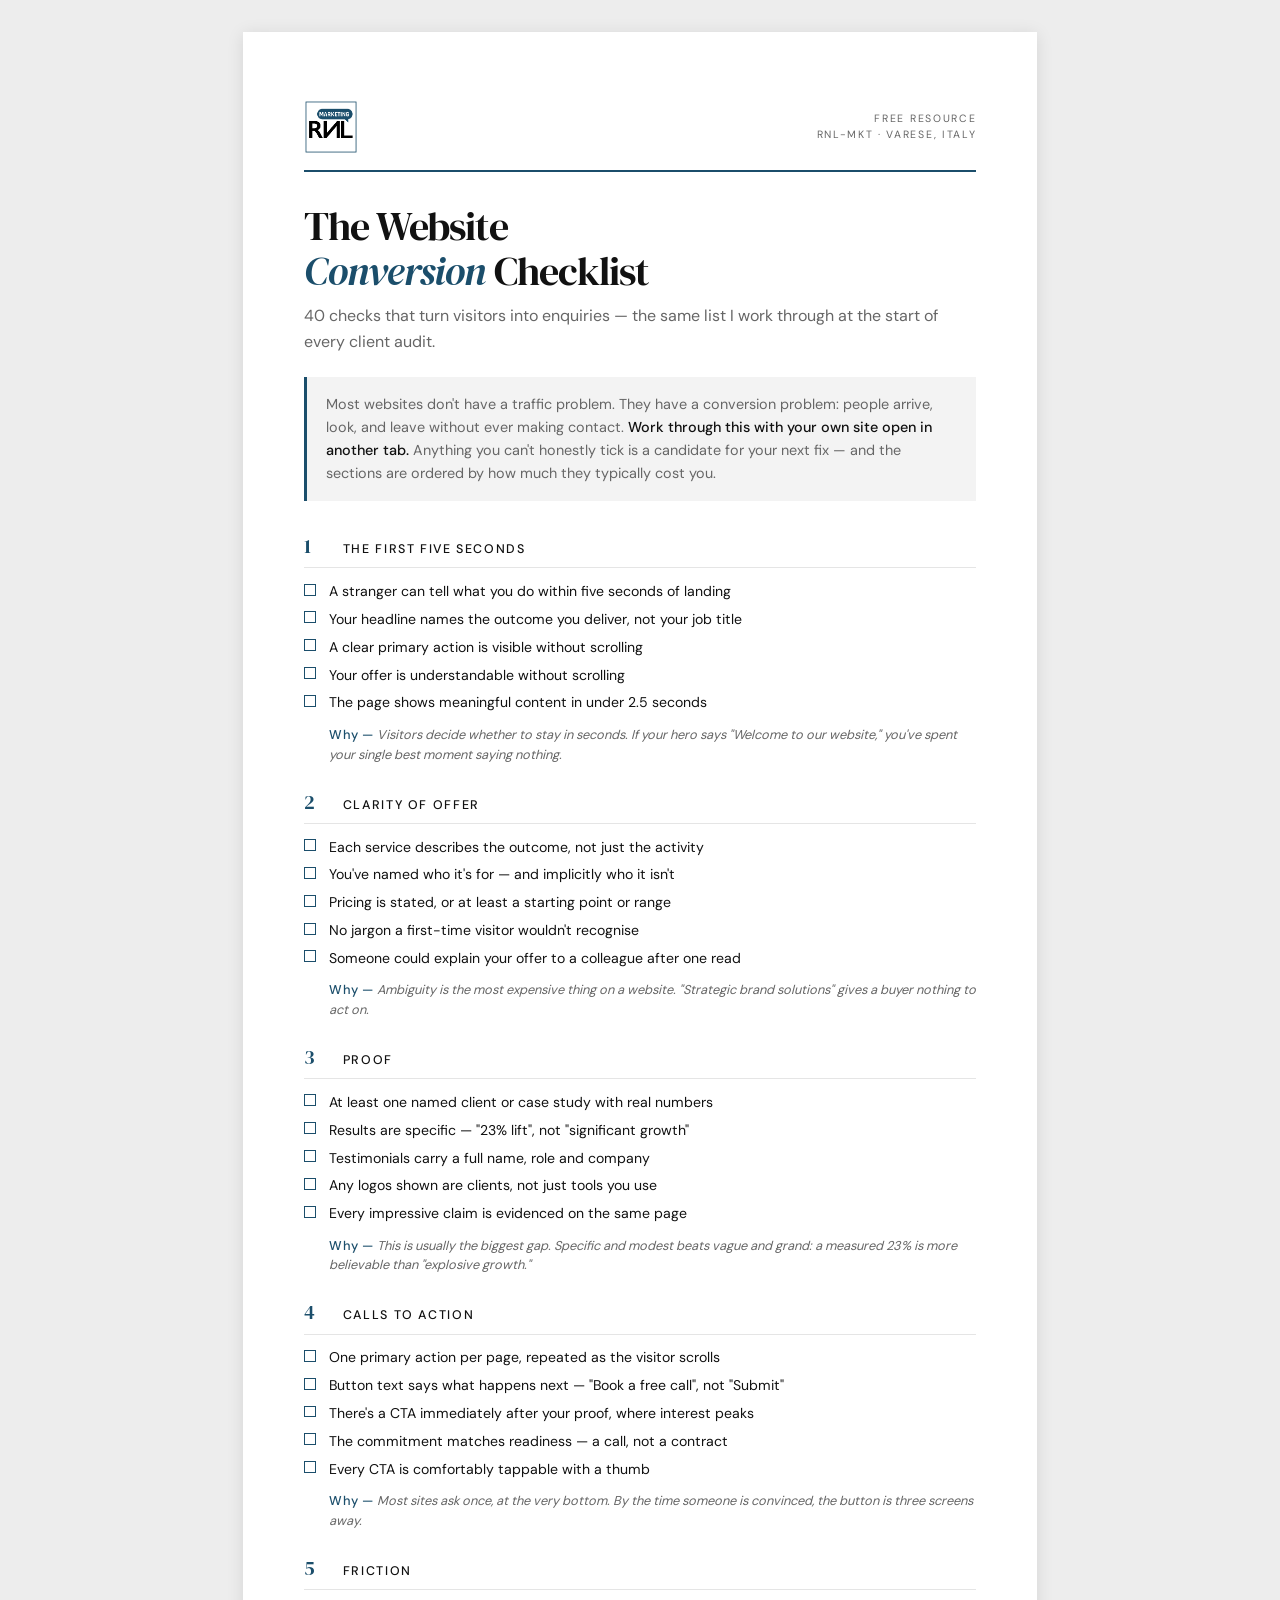
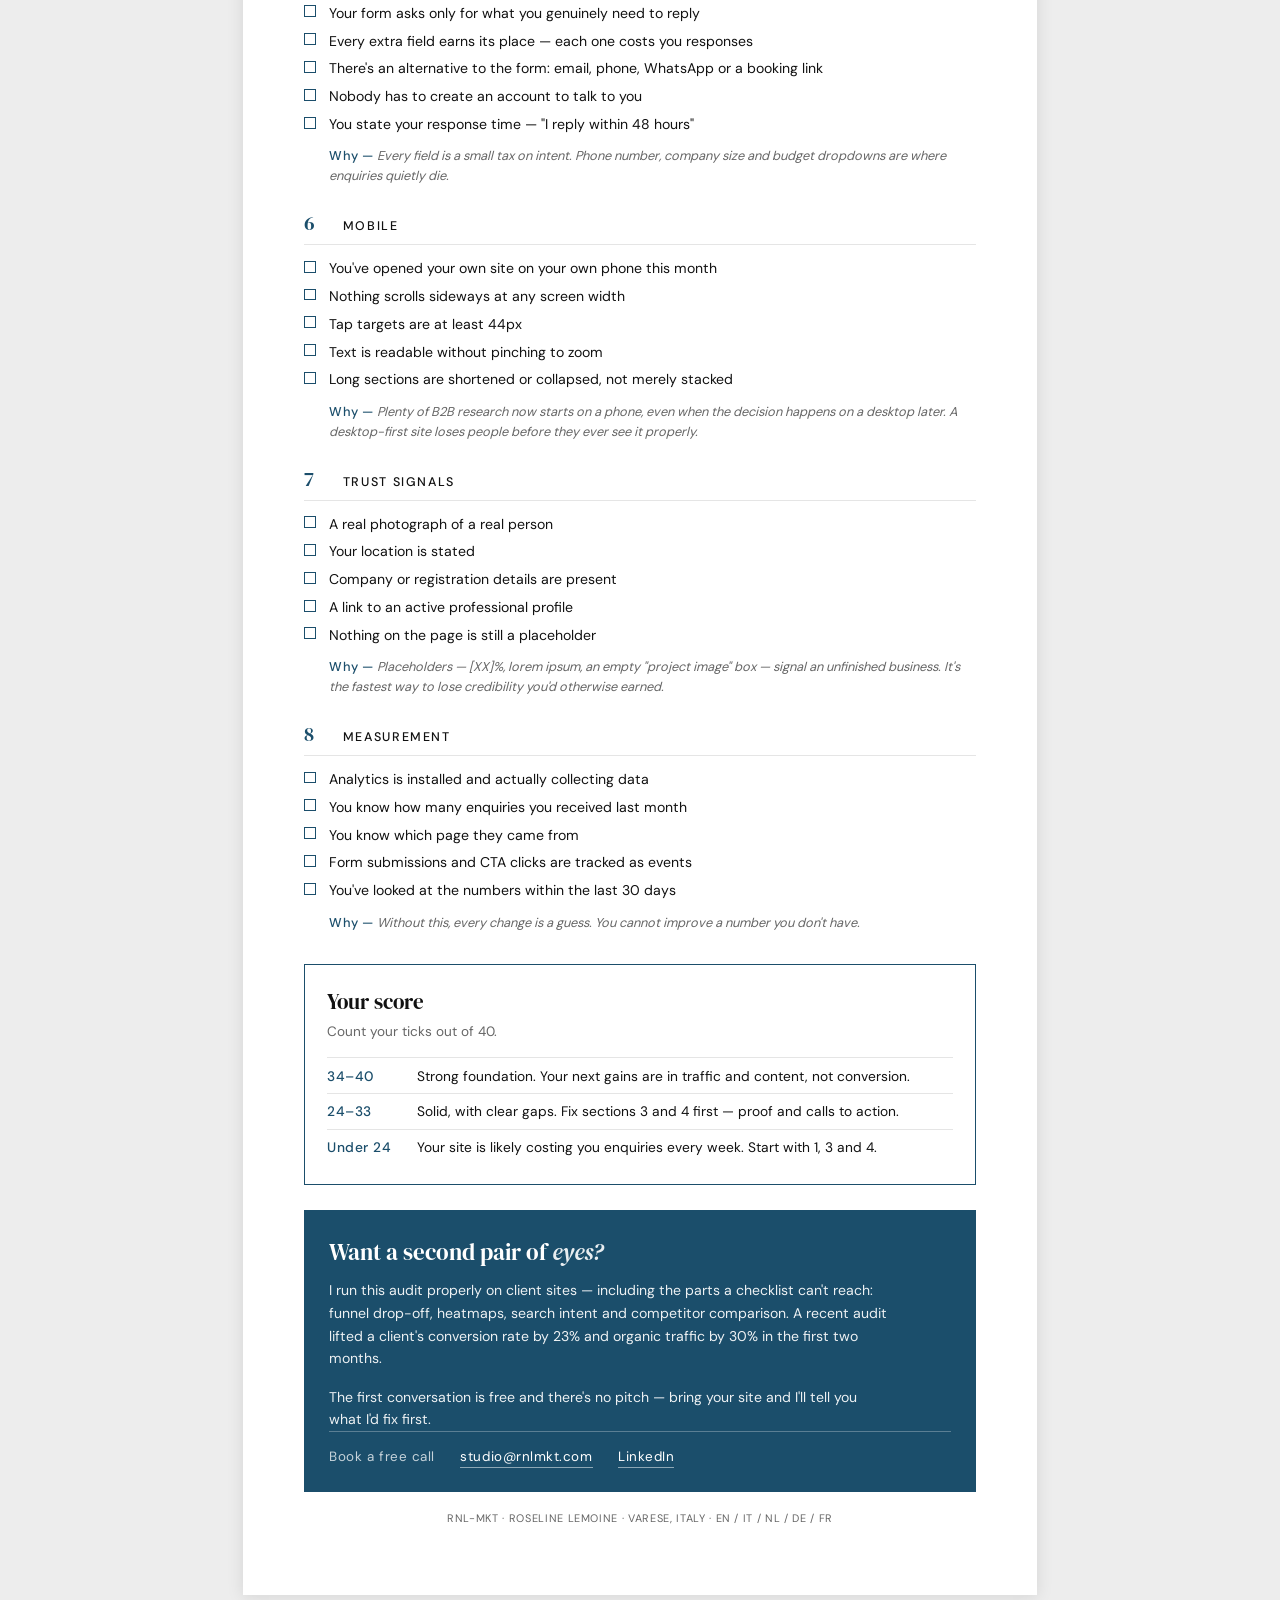
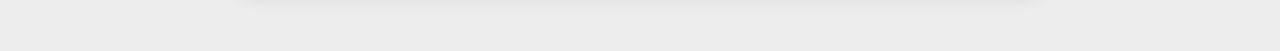
==== conversion-checklist.html @ 35a5bab4 "Add files via upload" ====
<!DOCTYPE html>
<html lang="en">
<head>
  <meta charset="UTF-8" />
  <meta name="viewport" content="width=device-width, initial-scale=1.0" />
  <title>The Website Conversion Checklist — RNL-MKT</title>
  <style>
    @font-face {
      font-family: 'DM Serif Display';
      src: url('fonts/dmserifdisplay-regular.woff2') format('woff2');
      font-weight: 400; font-style: normal; font-display: swap;
    }
    @font-face {
      font-family: 'DM Serif Display';
      src: url('fonts/dmserifdisplay-italic.woff2') format('woff2');
      font-weight: 400; font-style: italic; font-display: swap;
    }
    @font-face {
      font-family: 'DM Sans';
      src: url('fonts/dmsans-variable.woff2') format('woff2');
      font-weight: 100 1000; font-style: normal; font-display: swap;
    }

    *, *::before, *::after { box-sizing: border-box; margin: 0; padding: 0; }

    :root {
      --black: #111111;
      --gray: #666666;
      --light: #F3F3F3;
      --white: #FFFFFF;
      --accent: #1B4E6B;
      --border: #E5E5E5;
    }

    body {
      font-family: 'DM Sans', sans-serif;
      color: var(--black);
      line-height: 1.6;
      background: #EDEDED;
      padding: 2rem 1rem;
    }

    /* A4 sheet */
    .sheet {
      width: 210mm;
      min-height: 297mm;
      margin: 0 auto 1.5rem;
      background: var(--white);
      padding: 18mm 16mm;
      box-shadow: 0 2px 16px rgba(0,0,0,0.10);
    }

    /* ─── MASTHEAD ─── */
    .masthead {
      display: flex;
      align-items: center;
      justify-content: space-between;
      gap: 1rem;
      padding-bottom: 1rem;
      border-bottom: 2px solid var(--accent);
      margin-bottom: 2rem;
    }
    .masthead img { display: block; width: 54px; height: auto; }
    .masthead .kicker {
      font-size: 0.66rem;
      letter-spacing: 0.16em;
      text-transform: uppercase;
      color: var(--gray);
      text-align: right;
      line-height: 1.5;
    }

    h1 {
      font-family: 'DM Serif Display', Georgia, serif;
      font-size: 2.5rem;
      font-weight: 400;
      line-height: 1.12;
      letter-spacing: -0.02em;
      margin-bottom: 0.6rem;
    }
    h1 em { font-style: italic; color: var(--accent); }

    .standfirst {
      font-size: 1rem;
      color: var(--gray);
      max-width: 46em;
      margin-bottom: 1.4rem;
    }

    .intro {
      background: var(--light);
      border-left: 3px solid var(--accent);
      padding: 1rem 1.2rem;
      font-size: 0.9rem;
      color: var(--gray);
      margin-bottom: 2.2rem;
    }
    .intro strong { color: var(--black); font-weight: 500; }

    /* ─── SECTIONS ─── */
    .section {
      margin-bottom: 1.7rem;
      break-inside: avoid;
      page-break-inside: avoid;
    }

    .section-head {
      display: flex;
      align-items: baseline;
      gap: 0.7rem;
      border-bottom: 1px solid var(--border);
      padding-bottom: 0.45rem;
      margin-bottom: 0.8rem;
    }
    .section-num {
      font-family: 'DM Serif Display', Georgia, serif;
      font-size: 1.25rem;
      color: var(--accent);
      line-height: 1;
      min-width: 1.4em;
    }
    .section-title {
      font-family: 'DM Sans', sans-serif;
      font-size: 0.78rem;
      font-weight: 500;
      letter-spacing: 0.13em;
      text-transform: uppercase;
      color: var(--black);
    }

    ul.checks { list-style: none; }
    ul.checks li {
      position: relative;
      padding-left: 1.6rem;
      margin-bottom: 0.42rem;
      font-size: 0.88rem;
      line-height: 1.5;
    }
    /* hand-tickable box */
    ul.checks li::before {
      content: '';
      position: absolute;
      left: 0;
      top: 0.18em;
      width: 0.85em;
      height: 0.85em;
      border: 1.5px solid var(--accent);
    }

    .why {
      margin-top: 0.7rem;
      padding-left: 1.6rem;
      font-size: 0.8rem;
      font-style: italic;
      color: var(--gray);
      line-height: 1.55;
    }
    .why b { font-style: normal; font-weight: 500; color: var(--accent); letter-spacing: 0.04em; }

    /* ─── SCORE ─── */
    .score {
      border: 1.5px solid var(--accent);
      padding: 1.2rem 1.4rem;
      margin: 2rem 0 1.6rem;
      break-inside: avoid;
      page-break-inside: avoid;
    }
    .score h2 {
      font-family: 'DM Serif Display', Georgia, serif;
      font-size: 1.3rem;
      font-weight: 400;
      margin-bottom: 0.2rem;
    }
    .score .lead { font-size: 0.85rem; color: var(--gray); margin-bottom: 0.9rem; }
    .score-row {
      display: flex;
      gap: 0.9rem;
      align-items: baseline;
      padding: 0.4rem 0;
      border-top: 1px solid var(--border);
      font-size: 0.86rem;
    }
    .score-band {
      font-weight: 500;
      color: var(--accent);
      min-width: 5.5em;
      letter-spacing: 0.04em;
    }

    /* ─── CTA ─── */
    .cta {
      background: var(--accent);
      color: var(--white);
      padding: 1.5rem 1.6rem;
      break-inside: avoid;
      page-break-inside: avoid;
    }
    .cta h2 {
      font-family: 'DM Serif Display', Georgia, serif;
      font-size: 1.45rem;
      font-weight: 400;
      margin-bottom: 0.5rem;
    }
    .cta h2 em { font-style: italic; opacity: 0.9; }
    .cta p { font-size: 0.88rem; opacity: 0.92; max-width: 40em; margin-bottom: 1rem; }
    .cta .contact {
      display: flex;
      flex-wrap: wrap;
      gap: 0.5rem 1.6rem;
      font-size: 0.84rem;
      letter-spacing: 0.04em;
      border-top: 1px solid rgba(255,255,255,0.28);
      padding-top: 0.9rem;
    }
    .cta .contact span { opacity: 0.75; }
    .cta a { color: var(--white); text-decoration: none; border-bottom: 1px solid rgba(255,255,255,0.5); }

    .colophon {
      margin-top: 1.1rem;
      font-size: 0.68rem;
      letter-spacing: 0.06em;
      text-transform: uppercase;
      color: var(--gray);
      text-align: center;
    }

    /* ─── PRINT ─── */
    @page { size: A4; margin: 14mm; }
    @media print {
      body { background: none; padding: 0; }
      .sheet {
        width: auto; min-height: 0; margin: 0;
        padding: 0; box-shadow: none;
      }
      .cta { -webkit-print-color-adjust: exact; print-color-adjust: exact; }
      .intro, ul.checks li::before, .score { -webkit-print-color-adjust: exact; print-color-adjust: exact; }
    }

    @media (max-width: 780px) {
      body { padding: 0.5rem; }
      .sheet { width: 100%; min-height: 0; padding: 1.4rem 1.2rem; }
      h1 { font-size: 1.9rem; }
    }
  </style>
</head>
<body>

  <div class="sheet">

    <div class="masthead">
      <img src="RNL_MKT_V5.png" alt="RNL-MKT">
      <div class="kicker">Free resource<br>RNL-MKT · Varese, Italy</div>
    </div>

    <h1>The Website<br><em>Conversion</em> Checklist</h1>
    <p class="standfirst">40 checks that turn visitors into enquiries — the same list I work through at the start of every client audit.</p>

    <div class="intro">
      Most websites don't have a traffic problem. They have a conversion problem: people arrive,
      look, and leave without ever making contact. <strong>Work through this with your own site open
      in another tab.</strong> Anything you can't honestly tick is a candidate for your next fix —
      and the sections are ordered by how much they typically cost you.
    </div>

    <!-- 1 -->
    <div class="section">
      <div class="section-head"><span class="section-num">1</span><span class="section-title">The first five seconds</span></div>
      <ul class="checks">
        <li>A stranger can tell what you do within five seconds of landing</li>
        <li>Your headline names the outcome you deliver, not your job title</li>
        <li>A clear primary action is visible without scrolling</li>
        <li>Your offer is understandable without scrolling</li>
        <li>The page shows meaningful content in under 2.5 seconds</li>
      </ul>
      <p class="why"><b>Why —</b> Visitors decide whether to stay in seconds. If your hero says "Welcome to our website," you've spent your single best moment saying nothing.</p>
    </div>

    <!-- 2 -->
    <div class="section">
      <div class="section-head"><span class="section-num">2</span><span class="section-title">Clarity of offer</span></div>
      <ul class="checks">
        <li>Each service describes the outcome, not just the activity</li>
        <li>You've named who it's for — and implicitly who it isn't</li>
        <li>Pricing is stated, or at least a starting point or range</li>
        <li>No jargon a first-time visitor wouldn't recognise</li>
        <li>Someone could explain your offer to a colleague after one read</li>
      </ul>
      <p class="why"><b>Why —</b> Ambiguity is the most expensive thing on a website. "Strategic brand solutions" gives a buyer nothing to act on.</p>
    </div>

    <!-- 3 -->
    <div class="section">
      <div class="section-head"><span class="section-num">3</span><span class="section-title">Proof</span></div>
      <ul class="checks">
        <li>At least one named client or case study with real numbers</li>
        <li>Results are specific — "23% lift", not "significant growth"</li>
        <li>Testimonials carry a full name, role and company</li>
        <li>Any logos shown are clients, not just tools you use</li>
        <li>Every impressive claim is evidenced on the same page</li>
      </ul>
      <p class="why"><b>Why —</b> This is usually the biggest gap. Specific and modest beats vague and grand: a measured 23% is more believable than "explosive growth."</p>
    </div>

    <!-- 4 -->
    <div class="section">
      <div class="section-head"><span class="section-num">4</span><span class="section-title">Calls to action</span></div>
      <ul class="checks">
        <li>One primary action per page, repeated as the visitor scrolls</li>
        <li>Button text says what happens next — "Book a free call", not "Submit"</li>
        <li>There's a CTA immediately after your proof, where interest peaks</li>
        <li>The commitment matches readiness — a call, not a contract</li>
        <li>Every CTA is comfortably tappable with a thumb</li>
      </ul>
      <p class="why"><b>Why —</b> Most sites ask once, at the very bottom. By the time someone is convinced, the button is three screens away.</p>
    </div>

    <!-- 5 -->
    <div class="section">
      <div class="section-head"><span class="section-num">5</span><span class="section-title">Friction</span></div>
      <ul class="checks">
        <li>Your form asks only for what you genuinely need to reply</li>
        <li>Every extra field earns its place — each one costs you responses</li>
        <li>There's an alternative to the form: email, phone, WhatsApp or a booking link</li>
        <li>Nobody has to create an account to talk to you</li>
        <li>You state your response time — "I reply within 48 hours"</li>
      </ul>
      <p class="why"><b>Why —</b> Every field is a small tax on intent. Phone number, company size and budget dropdowns are where enquiries quietly die.</p>
    </div>

    <!-- 6 -->
    <div class="section">
      <div class="section-head"><span class="section-num">6</span><span class="section-title">Mobile</span></div>
      <ul class="checks">
        <li>You've opened your own site on your own phone this month</li>
        <li>Nothing scrolls sideways at any screen width</li>
        <li>Tap targets are at least 44px</li>
        <li>Text is readable without pinching to zoom</li>
        <li>Long sections are shortened or collapsed, not merely stacked</li>
      </ul>
      <p class="why"><b>Why —</b> Plenty of B2B research now starts on a phone, even when the decision happens on a desktop later. A desktop-first site loses people before they ever see it properly.</p>
    </div>

    <!-- 7 -->
    <div class="section">
      <div class="section-head"><span class="section-num">7</span><span class="section-title">Trust signals</span></div>
      <ul class="checks">
        <li>A real photograph of a real person</li>
        <li>Your location is stated</li>
        <li>Company or registration details are present</li>
        <li>A link to an active professional profile</li>
        <li>Nothing on the page is still a placeholder</li>
      </ul>
      <p class="why"><b>Why —</b> Placeholders — [XX]%, lorem ipsum, an empty "project image" box — signal an unfinished business. It's the fastest way to lose credibility you'd otherwise earned.</p>
    </div>

    <!-- 8 -->
    <div class="section">
      <div class="section-head"><span class="section-num">8</span><span class="section-title">Measurement</span></div>
      <ul class="checks">
        <li>Analytics is installed and actually collecting data</li>
        <li>You know how many enquiries you received last month</li>
        <li>You know which page they came from</li>
        <li>Form submissions and CTA clicks are tracked as events</li>
        <li>You've looked at the numbers within the last 30 days</li>
      </ul>
      <p class="why"><b>Why —</b> Without this, every change is a guess. You cannot improve a number you don't have.</p>
    </div>

    <div class="score">
      <h2>Your score</h2>
      <p class="lead">Count your ticks out of 40.</p>
      <div class="score-row"><span class="score-band">34–40</span><span>Strong foundation. Your next gains are in traffic and content, not conversion.</span></div>
      <div class="score-row"><span class="score-band">24–33</span><span>Solid, with clear gaps. Fix sections 3 and 4 first — proof and calls to action.</span></div>
      <div class="score-row"><span class="score-band">Under 24</span><span>Your site is likely costing you enquiries every week. Start with 1, 3 and 4.</span></div>
    </div>

    <div class="cta">
      <h2>Want a second pair of <em>eyes?</em></h2>
      <p>I run this audit properly on client sites — including the parts a checklist can't reach:
      funnel drop-off, heatmaps, search intent and competitor comparison. A recent audit lifted a
      client's conversion rate by 23% and organic traffic by 30% in the first two months.</p>
      <p style="margin-bottom:0;">The first conversation is free and there's no pitch — bring your site and I'll tell you what I'd fix first.</p>
      <div class="contact">
        <span>Book a free call</span>
        <a href="mailto:studio@rnlmkt.com">studio@rnlmkt.com</a>
        <a href="https://www.linkedin.com/in/roseline-noemie-lemoine/">LinkedIn</a>
      </div>
    </div>

    <p class="colophon">RNL-MKT · Roseline Lemoine · Varese, Italy · EN / IT / NL / DE / FR</p>

  </div>

</body>
</html>
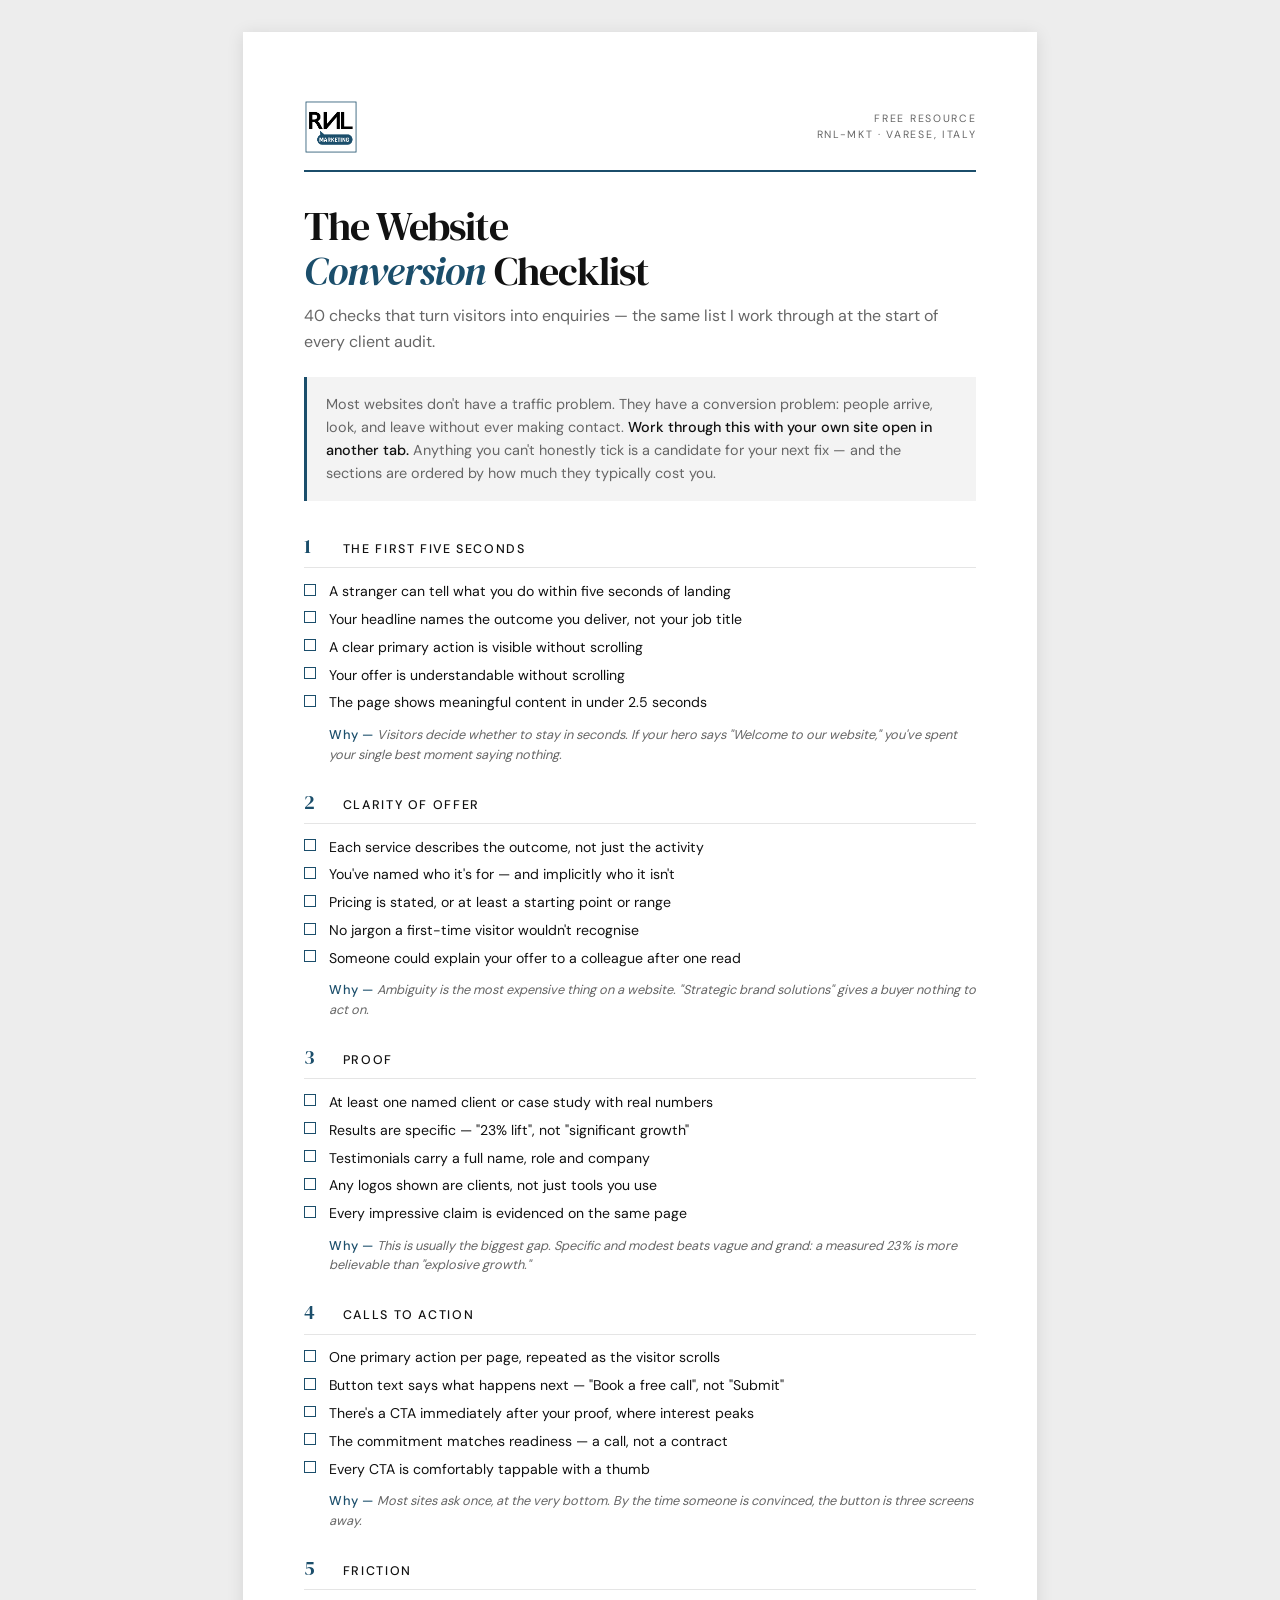
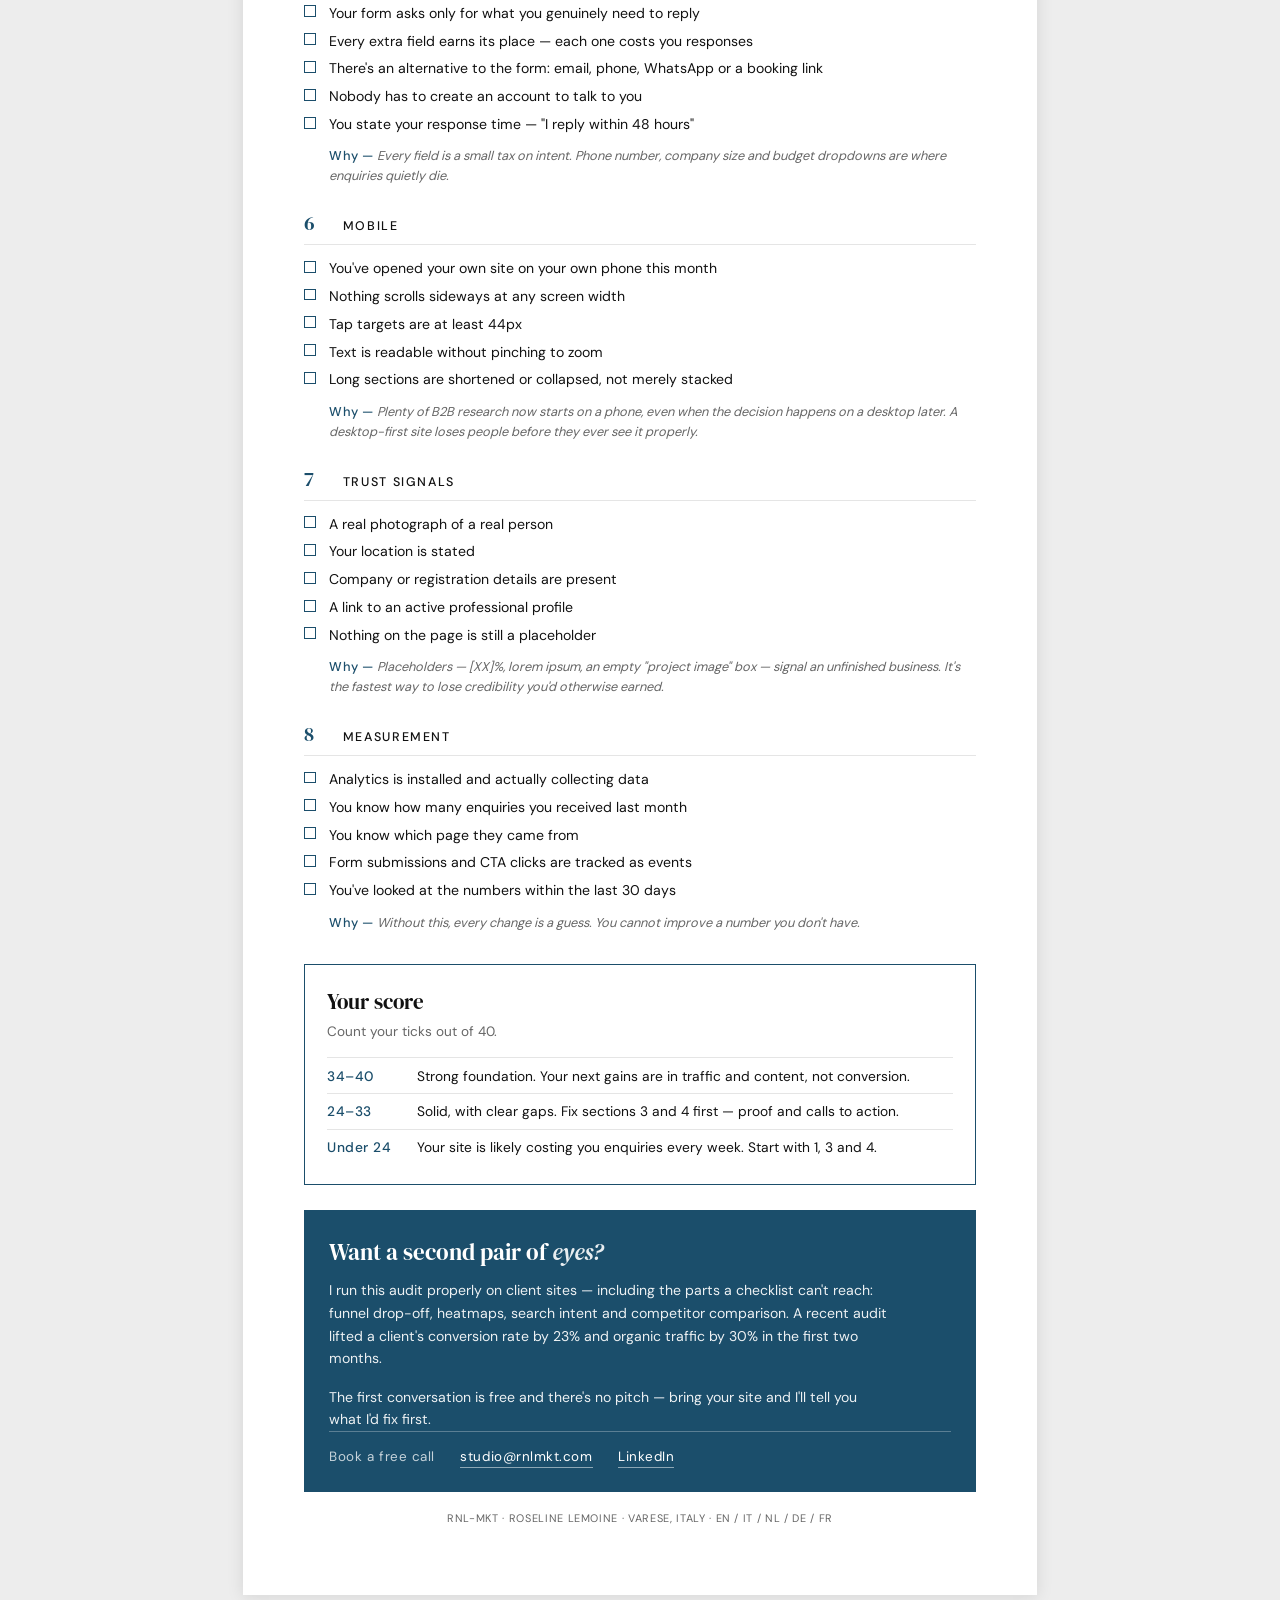
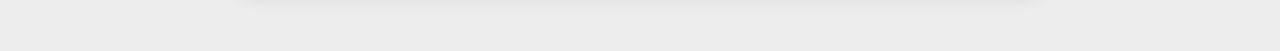
==== commit 7b1817e3: "Add files via upload" ====
--- a/conversion-checklist.html
+++ b/conversion-checklist.html
@@ -248,7 +248,7 @@
   <div class="sheet">
 
     <div class="masthead">
-      <img src="RNL_MKT_V5.png" alt="RNL-MKT">
+      <img src="RNL_MKT_FINALVERSION.png" alt="RNL-MKT">
       <div class="kicker">Free resource<br>RNL-MKT · Varese, Italy</div>
     </div>
 
